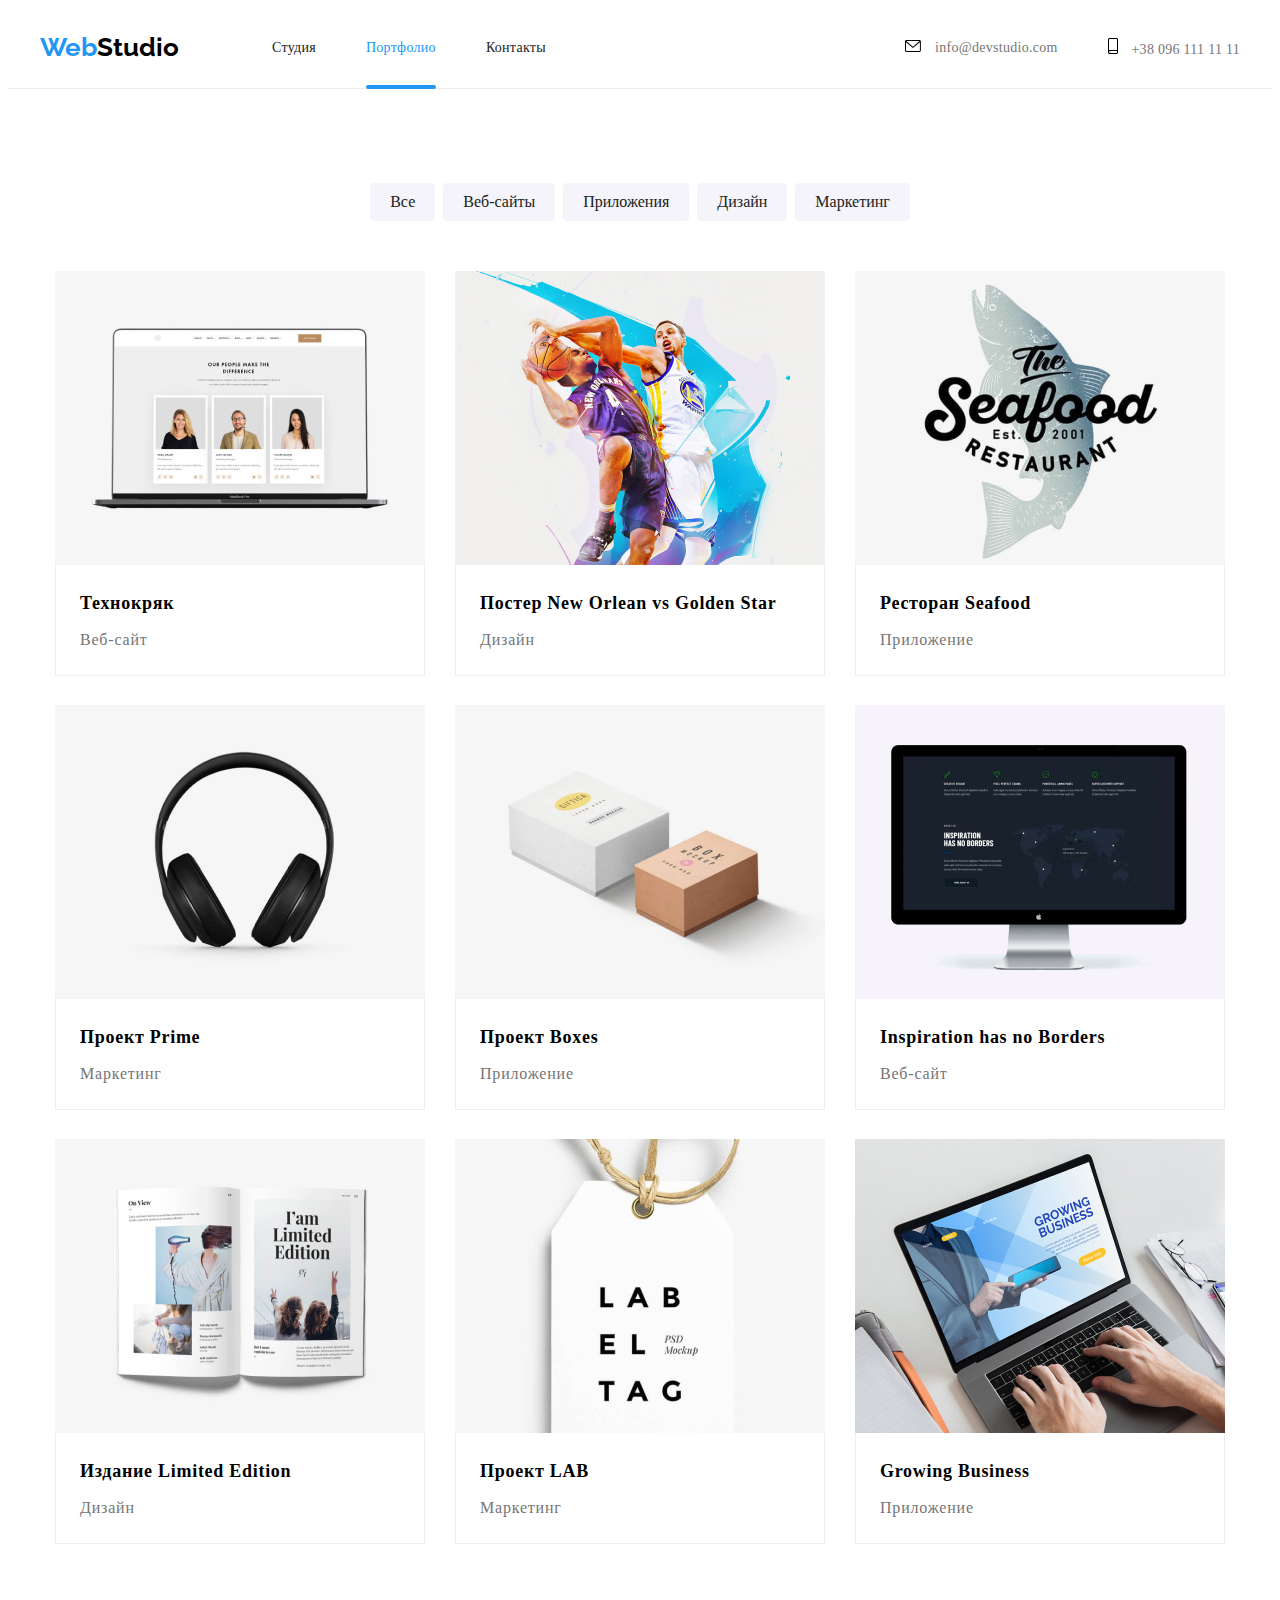
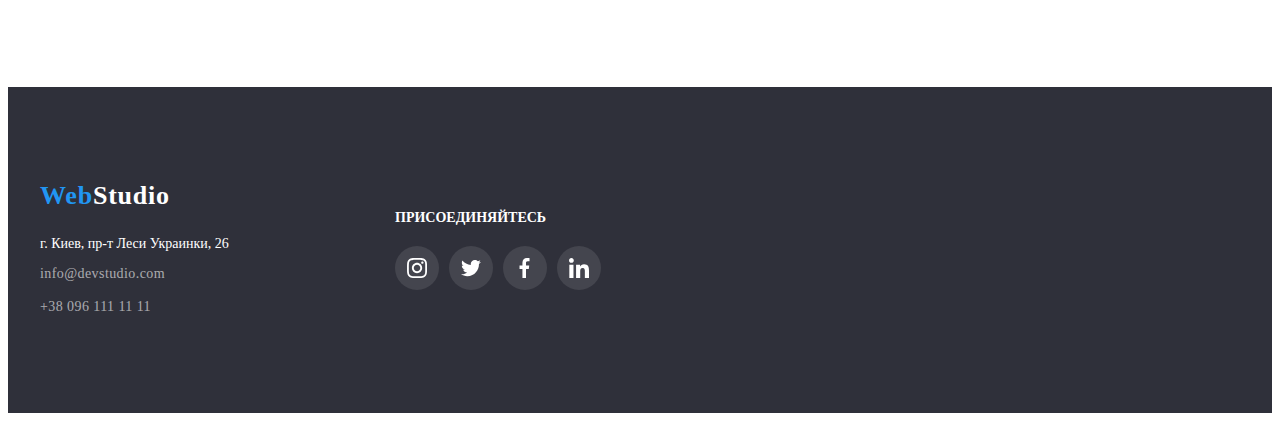
==== portfolio.html @ 4f550bab "Добавляет разметку, стили. фото" ====
<!DOCTYPE html>
<html lang="ru">
  <head>
    <meta charset="UTF-8" />
    <meta http-equiv="X-UA-Compatible" content="IE=edge" />
    <meta name="viewport" content="width=device-width, initial-scale=1.0" />
    <title lang="en">WebStudio</title>
    <link
      rel="stylesheet"
      href="https://cdnjs.cloudflare.com/ajax/libs/modern-normalize/1.0.0/modern-normalize.css"
      integrity="sha512-Zx6MlUMKSVJoQ+83OwhdILe8cSEsCzfqThJd7J/VA2UrK6Ctj85p+xzqfyuNXE5B1k25uUdmJ2OzItbBy9GHAQ=="
      crossorigin="anonymous"
    />
    <link rel="preconnect" href="https://fonts.gstatic.com" />
    <link
      href="https://fonts.googleapis.com/css2?family=Raleway:wght@700&family=Roboto:wght@400;500;700;900&display=swap"
      rel="stylesheet"
    />
    <link rel="stylesheet" href="css/styels.css" />
  </head>

  <body>
    <!-- Шапка сайта -->

    <header class="border">
      <div class="container main-nav">
        <nav class="nav">
          <a href="./index.html" class="logo" lang="en"> <span class="logo-accent">Web</span>Studio</a>

          <ul class="site-nav list">
            <li class="item"><a href="./index.html" class="link">Студия</a></li>
            <li class="item"><a href="./portfolio.html" class="link current current-link">Портфолио</a></li>
            <li class="item"><a href="" class="link">Контакты</a></li>
          </ul>
        </nav>

        <ul class="auth-nav list">
          <li class="item">
            <a href="mailto:info@devstudio.com" class="link auth-cont">
              <svg class="icon-mail-svg" width="16" height="12">
                <use href="./images/symbol-defs.svg#envelope"></use>
              </svg>
              info@devstudio.com
            </a>
          </li>
          <li class="item">
            <a href="tel:+380961111111" class="link auth-cont">
              <svg class="icon-tel-svg" width="10" height="16">
                <use href="./images/symbol-defs.svg#smartphone"></use>
              </svg>
              +38 096 111 11 11
            </a>
          </li>
        </ul>
      </div>
    </header>

    <main>
      <!-- Примеры работ-->

      <section class="section portfolio">
        <div class="container">
          <h1 class="visually-hidden">Примеры работ</h1>
          <ul class="list">
            <li class="list-item"><button type="button" class="button">Все</button></li>
            <li class="list-item"><button type="button" class="button">Веб-сайты</button></li>
            <li class="list-item"><button type="button" class="button">Приложения</button></li>
            <li class="list-item"><button type="button" class="button">Дизайн</button></li>
            <li class="list-item"><button type="button" class="button">Маркетинг</button></li>
          </ul>

          <ul class="list card">
            <li class="card-set">
              <a href="" class="card-link link">
                <div class="card-thumb">
                  <div class="overlay">
                    <p class="overlay-text">
                      Технокряк это современная площадка распространения коронавируса. Компании используют эту платформу
                      для цифрового шпионажа и атак на защищённые сервера конкурентов.
                    </p>
                  </div>
                  <img src="./images/portfolio/img-1.jpg" width="370" height="294" alt="" />
                </div>
                <div class="info-card">
                  <h3 class="portfolio-title">Технокряк</h3>
                  <p class="portfolio-text">Веб-сайт</p>
                </div>
              </a>
            </li>

            <li class="card-set">
              <a href="" class="card-link link">
                <div class="card-thumb">
                  <div class="overlay">
                    <p class="overlay-text">
                      Технокряк это современная площадка распространения коронавируса. Компании используют эту платформу
                      для цифрового шпионажа и атак на защищённые сервера конкурентов.
                    </p>
                  </div>
                  <img src="./images/portfolio/img-2.jpg" width="370" height="294" alt="" />
                </div>
                <div class="info-card">
                  <h3 class="portfolio-title">Постер New Orlean vs Golden Star</h3>
                  <p class="portfolio-text">Дизайн</p>
                </div>
              </a>
            </li>

            <li class="card-set">
              <a href="" class="card-link link">
                <div class="card-thumb">
                  <div class="overlay">
                    <p class="overlay-text">
                      Технокряк это современная площадка распространения коронавируса. Компании используют эту платформу
                      для цифрового шпионажа и атак на защищённые сервера конкурентов.
                    </p>
                  </div>
                  <img src="./images/portfolio/img-3.jpg" width="370" height="294" alt="" />
                </div>
                <div class="info-card">
                  <h3 class="portfolio-title">Ресторан Seafood</h3>
                  <p class="portfolio-text">Приложение</p>
                </div>
              </a>
            </li>

            <li class="card-set">
              <a href="" class="card-link link">
                <div class="card-thumb">
                  <div class="overlay">
                    <p class="overlay-text">
                      Технокряк это современная площадка распространения коронавируса. Компании используют эту платформу
                      для цифрового шпионажа и атак на защищённые сервера конкурентов.
                    </p>
                  </div>
                  <img src="./images/portfolio/img-4.jpg" width="370" height="294" alt="" />
                </div>
                <div class="info-card">
                  <h3 class="portfolio-title">Проект Prime</h3>
                  <p class="portfolio-text">Маркетинг</p>
                </div>
              </a>
            </li>

            <li class="card-set">
              <a href="" class="card-link link">
                <div class="card-thumb">
                  <div class="overlay">
                    <p class="overlay-text">
                      Технокряк это современная площадка распространения коронавируса. Компании используют эту платформу
                      для цифрового шпионажа и атак на защищённые сервера конкурентов.
                    </p>
                  </div>
                  <img src="./images/portfolio/img-5.jpg" width="370" height="294" alt="" />
                </div>
                <div class="info-card">
                  <h3 class="portfolio-title">Проект Boxes</h3>
                  <p class="portfolio-text">Приложение</p>
                </div>
              </a>
            </li>

            <li class="card-set">
              <a href="" class="card-link link">
                <div class="card-thumb">
                  <div class="overlay">
                    <p class="overlay-text">
                      Технокряк это современная площадка распространения коронавируса. Компании используют эту платформу
                      для цифрового шпионажа и атак на защищённые сервера конкурентов.
                    </p>
                  </div>
                  <img src="./images/portfolio/img-6.jpg" width="370" height="294" alt="" />
                </div>
                <div class="info-card">
                  <h3 class="portfolio-title">Inspiration has no Borders</h3>
                  <p class="portfolio-text">Веб-сайт</p>
                </div>
              </a>
            </li>

            <li class="card-set">
              <a href="" class="card-link link">
                <div class="card-thumb">
                  <div class="overlay">
                    <p class="overlay-text">
                      Технокряк это современная площадка распространения коронавируса. Компании используют эту платформу
                      для цифрового шпионажа и атак на защищённые сервера конкурентов.
                    </p>
                  </div>
                  <img src="./images/portfolio/img-7.jpg" width="370" height="294" alt="" />
                </div>
                <div class="info-card">
                  <h3 class="portfolio-title">Издание Limited Edition</h3>
                  <p class="portfolio-text">Дизайн</p>
                </div>
              </a>
            </li>

            <li class="card-set">
              <a href="" class="card-link link">
                <div class="card-thumb">
                  <div class="overlay">
                    <p class="overlay-text">
                      Технокряк это современная площадка распространения коронавируса. Компании используют эту платформу
                      для цифрового шпионажа и атак на защищённые сервера конкурентов.
                    </p>
                  </div>
                  <img src="./images/portfolio/img-8.jpg" width="370" height="294" alt="" />
                </div>
                <div class="info-card">
                  <h3 class="portfolio-title">Проект LAB</h3>
                  <p class="portfolio-text">Маркетинг</p>
                </div>
              </a>
            </li>

            <li class="card-set">
              <a href="" class="card-link link">
                <div class="card-thumb">
                  <div class="overlay">
                    <p class="overlay-text">
                      Технокряк это современная площадка распространения коронавируса. Компании используют эту платформу
                      для цифрового шпионажа и атак на защищённые сервера конкурентов.
                    </p>
                  </div>
                  <img src="./images/portfolio/img-9.jpg" width="370" height="294" alt="" />
                </div>
                <div class="info-card">
                  <h3 class="portfolio-title">Growing Business</h3>
                  <p class="portfolio-text">Приложение</p>
                </div>
              </a>
            </li>
          </ul>
        </div>
      </section>
    </main>

    <!--Подвал-->
    <footer class="section footer">
      <div class="container flexbox">
        <section class="content-box">
          <a href="./index.html" lang="en" class="footer-logo"> <span class="logo-accent">Web</span>Studio</a>
          <address class="address">
            <p class="footer-text">г. Киев, пр-т Леси Украинки, 26</p>

            <ul class="list footer-nav">
              <li class="item">
                <a href="mailto:info@devstudio.com" class="footer-link link">info@devstudio.com</a>
              </li>

              <li class="item">
                <a href="tel:+380961111111" class="footer-link link">+38 096 111 11 11</a>
              </li>
            </ul>
          </address>
        </section>

        <section class="content-box">
          <h2 class="join-title">Присоединяйтесь</h2>
          <ul class="list join-icon">
            <li class="social-icon-join">
              <a href="" class="join-social-icon link">
                <svg class="icon-join-svg" width="20" height="20">
                  <use href="./images/symbol-defs.svg#instagram"></use>
                </svg>
              </a>
            </li>

            <li class="social-icon-join">
              <a href="" class="join-social-icon link">
                <svg class="icon-join-svg" width="20" height="20">
                  <use href="./images/symbol-defs.svg#twitte"></use>
                </svg>
              </a>
            </li>

            <li class="social-icon-join">
              <a href="" class="join-social-icon link">
                <svg class="icon-join-svg" width="20" height="20">
                  <use href="../images/symbol-defs.svg#vector"></use>
                </svg>
              </a>
            </li>

            <li class="social-icon-join">
              <a href="" class="join-social-icon link">
                <svg class="icon-join-svg" width="20" height="20">
                  <use href="./images/symbol-defs.svg#linkedin"></use>
                </svg>
              </a>
            </li>
          </ul>
        </section>
      </div>
    </footer>
  </body>
</html>
---- css/styels.css ----
:root {
  --primary-text-color: #212121;
  --title-text-color: #757575;
  --acent-color: #2196f3;
  --title-list-color: #ffffff;
  --secondary-bg-color: #2f303a;
  --logo-text-color: #000000;
  --button-bg-color: #f5f4fa;
  --footer-text-color: rgba(255, 255, 255, 0.6);
  --team-shadow-color: 0px 1px 3px rgba(0, 0, 0, 0.12), 0px 1px 1px rgba(0, 0, 0, 0.14), 0px 2px 1px rgba(0, 0, 0, 0.2);
  --card-item: 3;
  --border-header-color: #ececec;
  --border-team-color: #eeeeee;
  --border-color: rgba(0, 0, 0, 0.1);
  --icon-color: #afb1b8;
  --social-bg-icon: #44454e;
  --overlay-clolor: rgba(33, 150, 243, 0.9);
  --time-use: cubic-bezier(0.4, 0, 0.2, 1);
  --time-ms: 250ms;
}

/* Утилиты */
.container {
  margin: 0;
  margin-left: auto;
  margin-right: auto;
  max-width: 1200px;

  padding-left: 15px;
  padding-right: 15px;
}
.section {
  padding-top: 94px;
  padding-bottom: 94px;
}
h1,
h1,
h3 {
  margin: 0;
  padding: 0;
}
.list {
  padding: 0;
  margin: 0;
  list-style: none;
}

.body {
  background-color: var(--title-list-color);
  color: var(--primary-text-color);

  font-family: Roboto, sans-serif;
  letter-spacing: 0.03em;
}

/* Шапка */
.border {
  padding: 0;
  border-bottom: 1px solid var(--border-header-color);
}
/* Main nav */

.main-nav,
.nav {
  display: flex;
  align-items: center;
  padding: 0;
}

/* Лого */
.sublogo,
.logo {
  color: var(--logo-text-color);

  text-decoration: none;
  font-family: Raleway, cursive;
  font-weight: 700;
  font-size: 26px;
  line-height: 1.2;
}
.nav .logo {
  display: flex;
  padding-top: 24px;
  padding-bottom: 25px;
}
.logo-accent {
  color: var(--acent-color);
  text-decoration: none;
}

.address {
  font-style: inherit;
}
.link {
  font-style: inherit;
  text-decoration: none;
  color: inherit;
  transition: transform var(--time-ms) var(--time-use), background-color var(--time-ms) var(--time-use),
    border-color var(--time-ms) var(--time-use), fill var(--time-ms) var(--time-use),
    color var(--time-ms) var(--time-use);
}
/* Site nav */
.site-nav {
  display: flex;
  margin-left: 93px;
}

.site-nav .item:not(:last-child) {
  margin-right: 50px;
}

.site-nav .link {
  display: block;
  padding-top: 32px;
  padding-bottom: 32px;

  color: var(--primary-text-color);
  text-decoration: none;
  font-weight: 500;
  font-size: 14px;
  line-height: 1.14;
  letter-spacing: 0.02em;
}
.site-nav .link:focus,
.site-nav .link:hover {
  color: var(--acent-color);
}
.site-nav .link.current {
  color: var(--acent-color);
}

/* Auth nav */
.auth-nav {
  display: flex;
  margin-left: auto;
}

.auth-nav .item:not(:last-child) {
  margin-right: 50px;
}
.auth-nav .link {
  padding-top: 32px;
  padding-bottom: 32px;
  color: var(--title-text-color);

  text-decoration: none;
  font-weight: 500;
  font-size: 14px;
  line-height: 1.14;
  letter-spacing: 0.02em;
}

.icon-mail-svg {
  content: '';
  margin-right: 10px;

  background-position: center;
  background-size: contain;
  color: currentColor;
}
.auth-cont:hover,
.auth-cont:focus {
  fill: var(--acent-color);
}
.icon-tel-svg {
  content: '';
  margin-right: 10px;
  background-position: center;
  background-size: contain;
  color: currentColor;
}
.auth-nav .link:focus,
.auth-nav .link:hover {
  color: var(--acent-color);
}

/* Services */
.main-bg-img {
  background-image: linear-gradient(to right, rgba(47, 48, 58, 0.4), rgba(47, 48, 58, 0.4)),
    url('../images/hero/img1.jpg');

  background-repeat: no-repeat;
  background-size: cover;
  background-position: center;
  max-width: 1600px;
  min-height: 600px;
  margin-left: auto;
  margin-right: auto;
}
.section.services {
  padding-bottom: 200px;
  padding-top: 200px;
  margin-left: auto;
  margin-right: auto;
  text-align: center;
}

.services-title {
  margin-top: 0;
  margin-bottom: 30px;

  color: var(--title-list-color);

  font-weight: 900;
  font-size: 44px;
  line-height: 1.36;
  text-align: center;
  letter-spacing: 0.06em;
  text-transform: uppercase;
}

/* Features, Work, Tem*/

.features .list {
  display: flex;
}
.features-svg {
  height: 120px;
  padding-top: 25px;
  padding-bottom: 25px;
  margin-bottom: 30px;
  background-color: var(--button-bg-color);
}
.icon-features-svg {
  width: 270px;
  display: inline-block;
  justify-content: center;
  align-items: center;
  align-content: center;
}

.features .item:not(:last-child) {
  margin-right: 30px;
}
.features-title {
  margin-top: 0;
  margin-bottom: 10px;

  color: var(--primary-text-color);

  font-weight: 700;
  font-size: 14px;
  line-height: 1.14;
  text-transform: uppercase;
}
.features-text {
  margin: 0;

  color: var(--title-text-color);

  font-weight: 400;
  font-size: 14px;
  line-height: 1.71;
}
.social-icon {
  display: inline-flex;
  justify-content: center;
}

.social-icon-team:not(:last-child) {
  margin-right: 10px;
}

.team-social-icon {
  display: flex;
  align-items: center;
  justify-content: center;
  width: 44px;
  height: 44px;
  border-radius: 50%;
  fill: var(--icon-color);
}
.team-social-icon:hover,
.team-social-icon:focus {
  fill: var(--title-list-color);
  background-color: var(--acent-color);
}
.section.team {
  background-color: var(--button-bg-color);
}
.work,
.team {
  text-align: center;
  padding-top: 0;
}
.work-thumb-text {
  font-weight: 700;
  font-size: 14px;
  line-height: 1.14;
  text-align: center;
  text-transform: uppercase;
  color: var(--title-list-color);
  /* border: 1px solid tomato; */
}

.work-thumb {
  position: relative;
}
.work-thumb-img {
  display: inline-flex;
  justify-content: center;
  align-items: center;

  position: absolute;

  margin: 0;
  padding: 0;
  width: 370px;
  height: 70px;
  padding: 27px 82px;
  bottom: 0;
  left: 0;
  background: rgba(47, 48, 58, 0.8);
}

.work .list,
.team .list {
  display: flex;
}
.work .item:not(:last-child),
.team .item:not(:last-child) {
  margin-right: 30px;
}
.team .item {
  border-radius: 0px 0px 4px 4px;
  box-shadow: var(--team-shadow-color);
  text-align: center;
}

.work-title {
  margin-top: 0;
  margin-bottom: 50px;

  color: var(--primary-text-color);

  font-weight: 700;
  font-size: 36px;
  line-height: 1.16;
  text-align: center;
}
.team-title {
  margin-top: 0;
  margin-bottom: 50px;
  padding-top: 94px;

  color: var(--primary-text-color);

  font-weight: 700;
  font-size: 36px;
  line-height: 1.16;
  text-align: center;
}

.team-subtitle {
  margin: 0;
  margin-bottom: 10px;
  color: var(--primary-text-color);

  font-weight: 500;
  font-size: 16px;
  line-height: 1.19;
  text-align: center;
}
.team-card {
  padding: 30px 32px;
  background-color: var(--title-list-color);
}
.team-text {
  margin: 0;
  color: var(--title-text-color);
  margin-bottom: 10px;

  font-weight: 400;
  font-size: 16px;
  line-height: 1.18;
  text-align: center;
}
/* Прячем заголовок */
.visually-hidden {
  position: absolute !important;
  clip: rect(1px 1px 1px 1px);
  clip: rect(1px, 1px, 1px, 1px);
  padding: 0 !important;
  border: 0 !important;
  height: 1px !important;
  width: 1px !important;
  overflow: hidden;
}

/* Portfolio */

.portfolio-title {
  font-weight: 700;
  font-size: 18px;
  line-height: 2;
  margin-bottom: 4px;
  letter-spacing: 0.04em;
}

.card {
  display: flex;

  margin: 0;
  padding: 0;
  list-style: none;
  flex-wrap: wrap;

  margin-left: -30px;
  margin-top: -30px;
}

.card-set {
  justify-content: center;

  /* flex-basis: calc(100% / var(--card-item) - 30px); */
  flex-basis: calc((100% - 30px) / var(--card-item));
  max-width: 370px;
  max-height: 404px;
  margin-left: 30px;
  margin-top: 30px;
}
.card-set:hover,
.card-set:focus {
  box-shadow: 0px 1px 1px rgba(0, 0, 0, 0.12), 0px 4px 4px rgba(0, 0, 0, 0.06), 1px 4px 6px rgba(0, 0, 0, 0.16);
}

.overlay-text {
  font-weight: 400;
  font-size: 18px;
  line-height: 1.56;
  color: var(--title-list-color);
}
.card-thumb {
  position: relative;
  overflow: hidden;
}
.overlay {
  position: absolute;
  margin: 0;
  width: 100%;
  height: 100%;
  padding: 63px 24px;

  opacity: 0;
  transform: translateY(100%);
  transition: transform var(--time-ms) var(--time-use), opacity var(--time-ms) var(--time-use);
  background-color: var(--overlay-clolor);
}
.card-link:hover .overlay,
.card-link:focus .overlay {
  transform: translateY(0);
  opacity: 1;
}
.card-link {
  display: block;
}

.info-card {
  margin: 0;
  flex-direction: column;
  padding: 20px 24px;

  border-left: 1px solid var(--border-team-color);
  border-right: 1px solid var(--border-team-color);
  border-bottom: 1px solid var(--border-team-color);
}
img {
  display: block;
  max-width: 100%;
}

.portfolio-text {
  margin: 0;
  color: var(--title-text-color);

  font-weight: 400;
  font-size: 16px;
  line-height: 1.9;
  letter-spacing: 0.05em;
}

.portfolio .list {
  display: flex;

  margin-bottom: 50px;
  justify-content: center;
  align-items: center;
}

/* Клиенты */

.clients-title {
  font-weight: 700;
  font-size: 36px;
  line-height: 1.16;
  text-align: center;
  color: var(--primary-text-color);
  margin: 0;
  margin-bottom: 50px;
}

.clients-icon {
  display: inline-flex;
  justify-content: center;
}

.social-icon-clients:not(:last-child) {
  margin-right: 30px;
}

.clients-social-icon {
  display: flex;
  align-items: center;
  justify-content: center;

  width: 170px;
  height: 92px;
  border-radius: 4px;
  fill: var(--icon-color);
  border: 1px solid var(--icon-color);
}
.clients-social-icon:hover,
.clients-social-icon:focus {
  fill: var(--acent-color);
  border: 1px solid var(--acent-color);
}

/* Подвал */
.footer {
  background-color: var(--secondary-bg-color);
}
.address {
  font-style: inherit;
}
.flexbox {
  display: flex;
  align-items: center;
}
.content-box {
  flex-basis: calc((50% - 30px) / 2);
}
.content-box:not(:last-child) {
  margin-right: 70px;
}
.footer-text {
  display: block;
  margin-top: 0;
  margin-bottom: 6px;
  color: var(--title-list-color);
  font-weight: 400;
  font-size: 14px;
  line-height: 1.71;
}
.footer-logo {
  font-weight: bold;
  font-size: 26px;
  line-height: 1.19;
  letter-spacing: 0.03em;

  display: block;
  margin-top: 0;
  margin-bottom: 20px;

  color: var(--title-list-color);
  text-decoration: none;
}
.footer-link {
  display: block;
  margin-top: 0;

  text-decoration: none;
  color: var(--footer-text-color);
  font-weight: 400;
  font-size: 14px;
  line-height: 1.71;
  letter-spacing: 0.03em;
}
.footer-nav .item:not(:last-child) {
  margin-bottom: 9px;
}
.footer-nav .footer-link:focus,
.footer-nav .footer-link:hover {
  color: var(--acent-color);
}

.join-title {
  margin: 0;
  padding: 0;

  margin-bottom: 20px;
  color: var(--title-list-color);
  font-weight: 700;
  font-size: 14px;
  line-height: 1.14;
  text-transform: uppercase;
}

.join-icon {
  display: inline-flex;
  justify-content: center;
}

.social-icon-join:not(:last-child) {
  margin-right: 10px;
}

.join-social-icon {
  display: flex;
  align-items: center;
  justify-content: center;
  width: 44px;
  height: 44px;
  border-radius: 50%;
  fill: var(--title-list-color);
  background-color: var(--social-bg-icon);
}
.join-social-icon:hover,
.join-social-icon:focus {
  fill: var(--title-list-color);
  background-color: var(--acent-color);
}

/* Кнопки */
.section .list-item:not(:last-child) {
  margin-right: 8px;
}

.button {
  margin-top: 0;

  border: none;
  border-radius: 4px;
  padding: 6px 20px;

  color: var(--primary-text-color);
  background-color: var(--button-bg-color);
  cursor: pointer;
  font-family: inherit;

  font-weight: 500;
  font-size: 16px;
  line-height: 1.62;
  text-align: center;
  transition: transform var(--time-ms) var(--time-use), background-color var(--time-ms) var(--time-use),
    box-shadow var(--time-ms) var(--time-use);
}
.button.primary {
  margin-top: 0px;

  padding: 10px 32px;
  color: var(--title-list-color);
  background-color: var(--acent-color);

  font-weight: 700;
  font-size: 16px;
  line-height: 1.87;
  text-align: center;
  letter-spacing: 0.06em;
}
.button:focus,
.button:hover,
.button.current {
  color: var(--title-list-color);
  background-color: var(--acent-color);
  box-shadow: 0px 3px 1px rgba(0, 0, 0, 0.1), 0px 1px 2px rgba(0, 0, 0, 0.08), 0px 2px 2px rgba(0, 0, 0, 0.12);
  border-radius: 4px;
}
.current {
  position: relative;
  color: var(--a);
}
.current-link {
  transition: color var(--time-ms) var(--time-use);
}
.current::after {
  position: absolute;
  content: '';
  bottom: -1px;
  display: block;
  width: 100%;
  height: 4px;
  border-radius: 2px;
  background-color: var(--acent-color);
}

/* Модальное окно */

.backdrop {
  position: fixed;
  top: 0;
  left: 0;
  width: 100%;
  height: 100%;
  background-color: rgba(0, 0, 0, 0.2);
  opacity: 1;
  transition: opacity var(--time-ms) var(--time-use), visibility var(--time-ms) var(--time-use),
    transform var(--time-ms) var(--time-use);
}
.modal {
  position: absolute;
  overflow: auto;
  max-height: 100%;
  top: 50%;
  left: 50%;
  width: 528px;
  height: 581px;
  border-radius: 4px;
  padding: 8px;
  background-color: var(--title-list-color);
  box-shadow: 0px 1px 3px rgba(0, 0, 0, 0.12), 0px 1px 1px rgba(0, 0, 0, 0.14), 0px 2px 1px rgba(0, 0, 0, 0.2);
  transform: translate(-50%, -50%) scale(1);
  transition: transform var(--time-ms) var(--time-use);
}
.modal-btn {
  position: absolute;
  top: 8px;
  right: 8px;
  display: flex;
  align-items: center;
  justify-content: center;

  height: 30px;
  background-color: var(--title-list-color);
  border: 1px solid var(--border-color);
  border-radius: 50%;
}
.modal-svg {
  display: flex;
  align-items: center;
  justify-content: center;
  width: 18px;
  height: 18px;
  fill: currentColor;
}
.backdrop.is-hidden {
  pointer-events: none;
  visibility: hidden;
  opacity: 0;
  pointer-events: none;
  transform: scale(0.9);
}
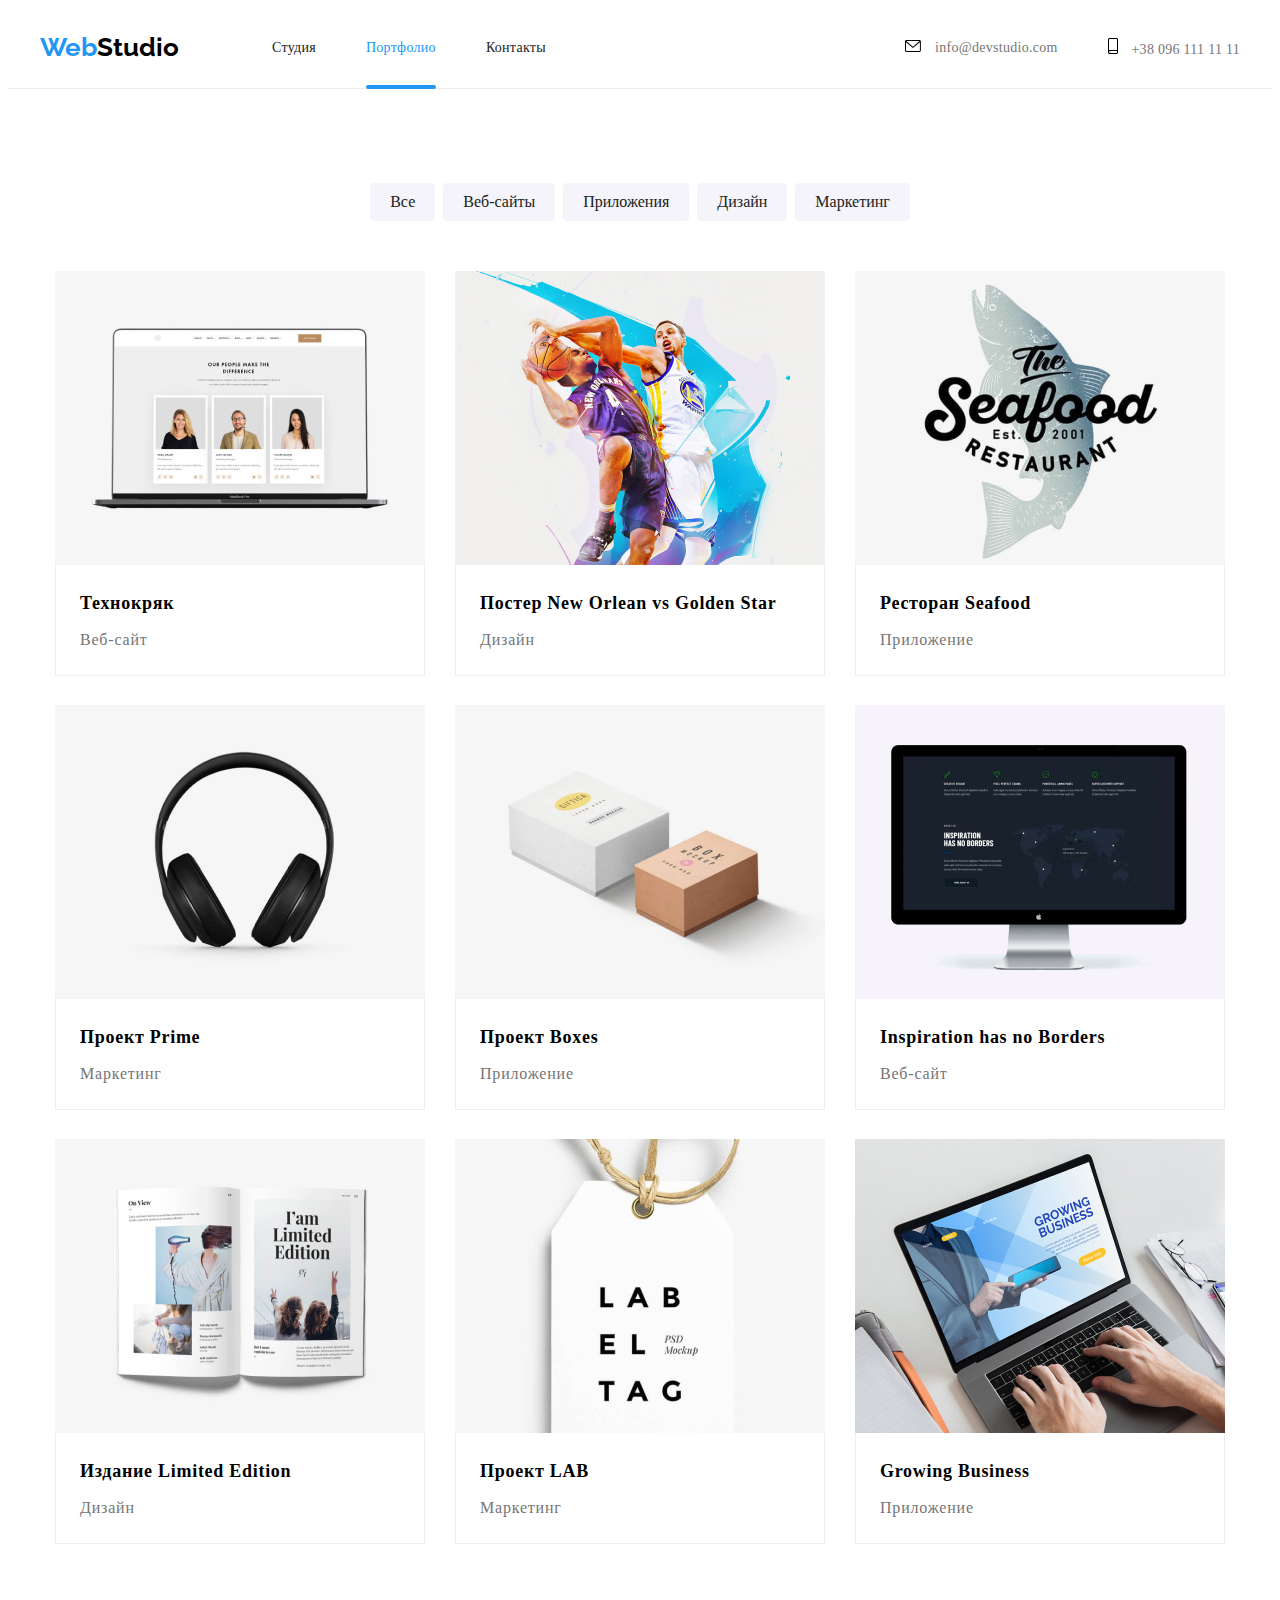
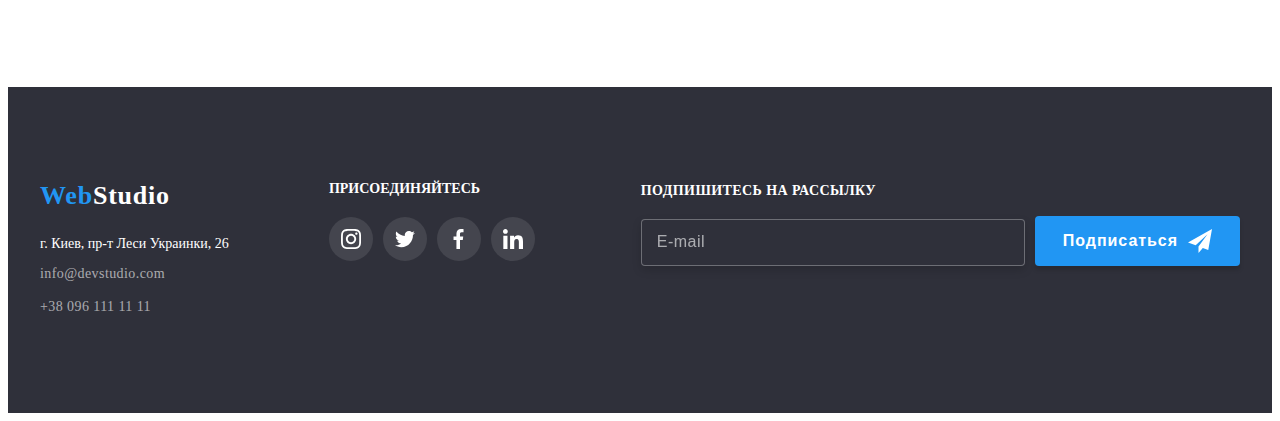
==== commit 82d5909a: "Добавляет иконки, модальное окно" ====
--- a/portfolio.html
+++ b/portfolio.html
@@ -278,7 +278,7 @@
             <li class="social-icon-join">
               <a href="" class="join-social-icon link">
                 <svg class="icon-join-svg" width="20" height="20">
-                  <use href="../images/symbol-defs.svg#vector"></use>
+                  <use href="./images/symbol-defs.svg#vector"></use>
                 </svg>
               </a>
             </li>
@@ -292,6 +292,23 @@
             </li>
           </ul>
         </section>
+        <!-- Формы -->
+        <div class="content-box">
+          <form class="footer-form" autocomplete="on" novalidate>
+            <div class="footer-form-field">
+              <label class="label-text">
+                Подпишитесь на рассылку
+                <input class="footer-input" type="email" placeholder="E-mail" />
+              </label>
+            </div>
+            <button class="form-submit" type="submit">
+              Подписаться
+              <svg class="sending-svg" width="24" height="24">
+                <use href="./images/symbol-defs.svg#icon-send"></use>
+              </svg>
+            </button>
+          </form>
+        </div>
       </div>
     </footer>
   </body>
--- a/css/styels.css
+++ b/css/styels.css
@@ -20,6 +20,7 @@
 }
 
 /* Утилиты */
+
 .container {
   margin: 0;
   margin-left: auto;
@@ -54,10 +55,12 @@
 }
 
 /* Шапка */
+
 .border {
   padding: 0;
   border-bottom: 1px solid var(--border-header-color);
 }
+
 /* Main nav */
 
 .main-nav,
@@ -68,6 +71,7 @@
 }
 
 /* Лого */
+
 .sublogo,
 .logo {
   color: var(--logo-text-color);
@@ -100,6 +104,7 @@
     color var(--time-ms) var(--time-use);
 }
 /* Site nav */
+
 .site-nav {
   display: flex;
   margin-left: 93px;
@@ -130,6 +135,7 @@
 }
 
 /* Auth nav */
+
 .auth-nav {
   display: flex;
   margin-left: auto;
@@ -175,6 +181,7 @@
 }
 
 /* Services */
+
 .main-bg-img {
   background-image: linear-gradient(to right, rgba(47, 48, 58, 0.4), rgba(47, 48, 58, 0.4)),
     url('../images/hero/img1.jpg');
@@ -411,8 +418,6 @@
 
 .card-set {
   justify-content: center;
-
-  /* flex-basis: calc(100% / var(--card-item) - 30px); */
   flex-basis: calc((100% - 30px) / var(--card-item));
   max-width: 370px;
   max-height: 404px;
@@ -518,6 +523,7 @@
   border-radius: 4px;
   fill: var(--icon-color);
   border: 1px solid var(--icon-color);
+  outline-color: var(--acent-color);
 }
 .clients-social-icon:hover,
 .clients-social-icon:focus {
@@ -526,6 +532,7 @@
 }
 
 /* Подвал */
+
 .footer {
   background-color: var(--secondary-bg-color);
 }
@@ -534,13 +541,16 @@
 }
 .flexbox {
   display: flex;
-  align-items: center;
 }
 .content-box {
-  flex-basis: calc((50% - 30px) / 2);
-}
-.content-box:not(:last-child) {
+  flex-basis: calc((100% - 30px) / 3);
+}
+
+.content-box:first-child {
   margin-right: 70px;
+}
+.content-box:last-child {
+  margin-left: 93px;
 }
 .footer-text {
   display: block;
@@ -620,7 +630,43 @@
   background-color: var(--acent-color);
 }
 
+/* Формы */
+
+.footer-form {
+  display: inline-flex;
+  align-items: flex-end;
+}
+.label-text {
+  font-weight: 700;
+  font-size: 14px;
+  line-height: 1.14;
+  letter-spacing: 0.03em;
+  text-transform: uppercase;
+  color: var(--title-list-color);
+}
+.footer-input::placeholder {
+  font-weight: 400;
+  font-size: 16px;
+  line-height: 1.25;
+  letter-spacing: 0.03em;
+  color: rgba(255, 255, 255, 0.6);
+}
+.footer-input {
+  padding-top: 15px;
+  padding-bottom: 15px;
+  padding-left: 15px;
+  padding-right: 190px;
+  margin-right: 10px;
+  margin-top: 20px;
+  border: 1px solid rgba(255, 255, 255, 0.3);
+  box-sizing: border-box;
+  filter: drop-shadow(0px 4px 4px rgba(0, 0, 0, 0.15));
+  border-radius: 4px;
+  background-color: var(--secondary-bg-color);
+}
+
 /* Кнопки */
+
 .section .list-item:not(:last-child) {
   margin-right: 8px;
 }
@@ -656,6 +702,7 @@
   line-height: 1.87;
   text-align: center;
   letter-spacing: 0.06em;
+  box-shadow: 0px 4px 4px rgba(0, 0, 0, 0.15);
 }
 .button:focus,
 .button:hover,
@@ -681,6 +728,35 @@
   height: 4px;
   border-radius: 2px;
   background-color: var(--acent-color);
+}
+.form-submit {
+  display: inline-flex;
+  align-items: center;
+  justify-content: center;
+  padding: 0;
+  margin: 0;
+  font-weight: 700;
+  font-size: 16px;
+  line-height: 1.87;
+  cursor: pointer;
+  letter-spacing: 0.06em;
+  color: var(--title-list-color);
+  padding: 10px 28px;
+  background: var(--acent-color);
+  box-shadow: 0px 4px 4px rgba(0, 0, 0, 0.15);
+  border-radius: 4px;
+  border: none;
+}
+.form-btn {
+  display: flex;
+  margin-left: auto;
+  margin-right: auto;
+  padding: 10px 56px;
+}
+
+.sending-svg {
+  fill: var(--title-list-color);
+  margin-left: 10px;
 }
 
 /* Модальное окно */
@@ -698,14 +774,13 @@
 }
 .modal {
   position: absolute;
-  overflow: auto;
-  max-height: 100%;
+
   top: 50%;
   left: 50%;
   width: 528px;
   height: 581px;
   border-radius: 4px;
-  padding: 8px;
+
   background-color: var(--title-list-color);
   box-shadow: 0px 1px 3px rgba(0, 0, 0, 0.12), 0px 1px 1px rgba(0, 0, 0, 0.14), 0px 2px 1px rgba(0, 0, 0, 0.2);
   transform: translate(-50%, -50%) scale(1);
@@ -718,20 +793,18 @@
   display: flex;
   align-items: center;
   justify-content: center;
-
+  width: 30px;
   height: 30px;
   background-color: var(--title-list-color);
   border: 1px solid var(--border-color);
   border-radius: 50%;
-}
-.modal-svg {
-  display: flex;
-  align-items: center;
-  justify-content: center;
-  width: 18px;
-  height: 18px;
-  fill: currentColor;
-}
+  transition: fill var(--time-ms) var(--time-use);
+}
+.modal-btn:hover,
+.modal-btn:focus {
+  fill: var(--acent-color);
+}
+
 .backdrop.is-hidden {
   pointer-events: none;
   visibility: hidden;
@@ -739,3 +812,147 @@
   pointer-events: none;
   transform: scale(0.9);
 }
+.modal-text {
+  margin: 0;
+  padding: 0;
+  margin-bottom: 12px;
+  font-weight: 700;
+  font-size: 20px;
+  line-height: 1.15;
+  text-align: center;
+}
+
+/* Формы */
+
+.modal-form {
+  display: flex;
+  padding: 40px;
+}
+
+.form-input {
+  width: 448px;
+  height: 40px;
+  border: 1px solid rgba(29, 19, 19, 0.2);
+  border-radius: 4px;
+  padding: 12px 42px;
+  outline-color: var(--acent-color);
+  transition: transform var(--time-ms) var(--time-use), border-color var(--time-ms) var(--time-use),
+    outline-color var(--time-ms) var(--time-use);
+}
+
+.form-wrapper .input-wrapper:hover .form-input,
+.form-wrapper .input-wrapper:focus .form-input {
+  border-color: var(--acent-color);
+}
+
+.input-wrapper:hover .icon-svg,
+.input-wrapper:focus .icon-svg {
+  fill: var(--acent-color);
+}
+
+.input-wrapper {
+  position: relative;
+}
+
+.label-checkbox .input-wrapper {
+  height: 15px;
+
+  margin-right: 8px;
+}
+
+.icon-svg {
+  position: absolute;
+  top: 11px;
+  left: 12px;
+  transition: fill var(--time-ms) var(--time-use);
+}
+
+.form-input.text-area {
+  min-height: 120px;
+  padding: 12px 16px;
+  resize: none;
+
+  font-weight: 400;
+  font-size: 12px;
+  line-height: 1.7;
+  letter-spacing: 0.01em;
+}
+
+.form-input.text-area::placeholder {
+  font-weight: 400;
+  font-size: 12px;
+  line-height: 1.7;
+  letter-spacing: 0.01em;
+
+  color: rgba(117, 117, 117, 0.5);
+  transition: fill var(--time-ms) var(--time-use), border-color var(--time-ms) var(--time-use);
+}
+
+.form-input.text-area:hover,
+.form-input.text-area:focus {
+  border-color: var(--acent-color);
+}
+
+.form-label {
+  display: flex;
+  flex-direction: column;
+  margin-bottom: 10px;
+}
+
+.form-label:last-child {
+  margin-bottom: 20px;
+}
+
+.form-label:focus-within .icon-svg {
+  fill: var(--acent-color);
+}
+
+.form-text {
+  margin-bottom: 4px;
+
+  font-weight: 400;
+  font-size: 12px;
+  line-height: 14px;
+
+  letter-spacing: 0.01em;
+
+  color: var(--title-text-color);
+}
+
+.checkbox {
+  appearance: none;
+  width: 16px;
+  height: 16px;
+  border: 2px solid var(--primary-text-color);
+  border-radius: 2px;
+}
+
+.checkbox:checked {
+  background-color: var(--acent-color);
+  border: none;
+}
+
+.icon-checkbox {
+  position: absolute;
+  top: 4px;
+  left: 3px;
+}
+
+.label-checkbox {
+  display: flex;
+  justify-content: center;
+  align-items: center;
+
+  margin-bottom: 30px;
+}
+
+.checkbox-text {
+  margin: 0;
+  font-weight: 400;
+  color: var(--title-text-color);
+  line-height: 1.7;
+}
+
+.checkbox-link {
+  color: var(--acent-color);
+}
